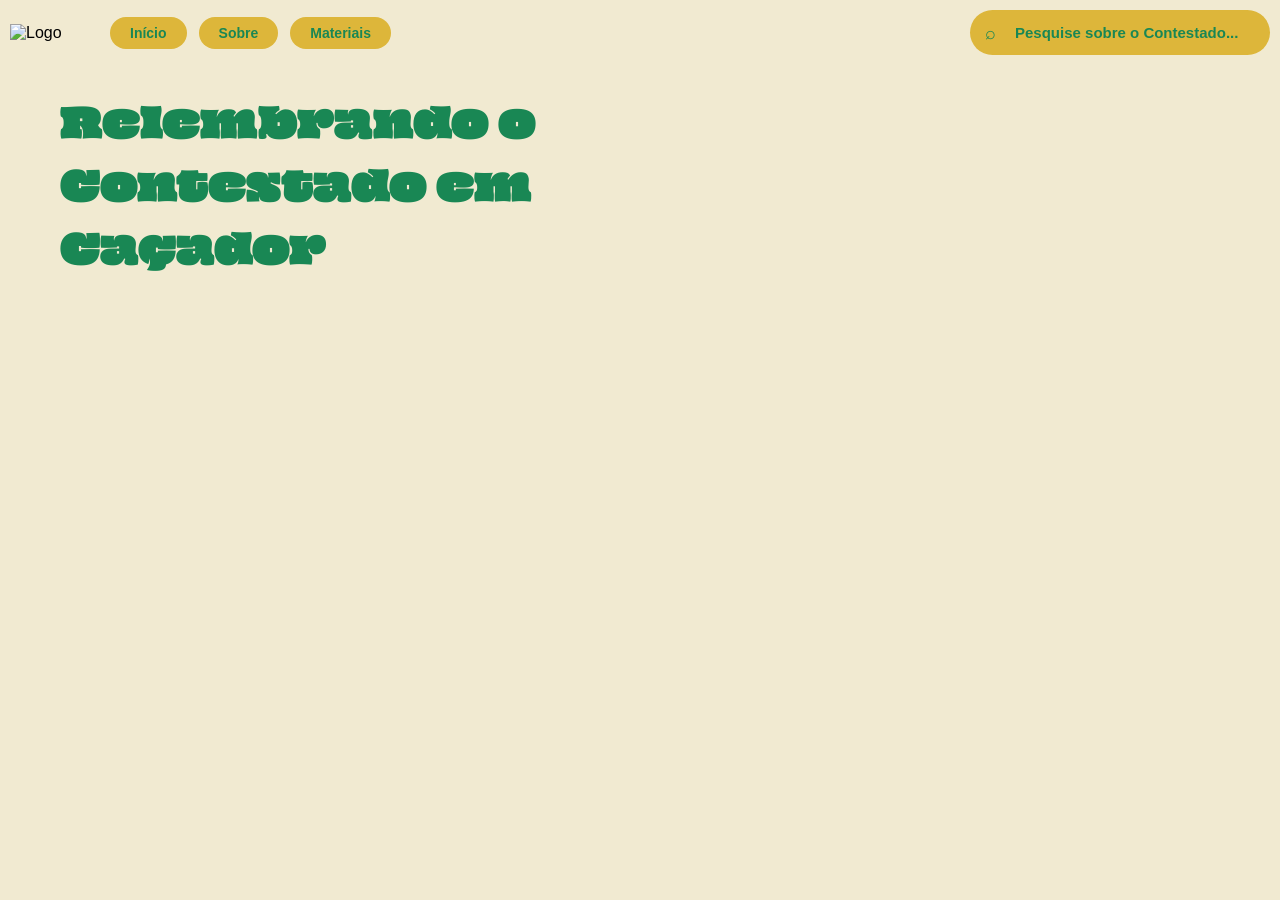
==== contestado/index.html @ 422bfc46 "Add files via upload" ====
<!DOCTYPE html>
<html lang="pt-BR">

<head>
    <meta charset="UTF-8">
    <meta name="viewport" content="width=device-width, initial-scale=1.0">
    <title>Relembrando o Contestado em Caçador</title>
    <link rel="stylesheet" href="./css/style.css">
</head>

<body>

    <header class="navbar">

        <div class="nav-left">

            <div class="logo">
                <img src="./img/logo.png" alt="Logo">
            </div>

            <nav class="menu">
                <a href="#">Início</a>
                <a href="#">Sobre</a>
                <a href="#">Materiais</a>
            </nav>

        </div>

        <div class="search-container">
            <span class="search-icon">⌕</span>

            <input type="text" class="search-input" placeholder="Pesquise sobre o Contestado...">
        </div>

    </header>
    <section class="hero">

        <div class="texto">
            <h1>Relembrando o Contestado em Caçador</h1>
        </div>
        <div class="imagem-principal">
            <img src="img/imagem-principal.png" alt="" srcset="">
        </div>
        <div class="monge">
            <img src="./img/mongezinho da pagina principal.png" alt="">
        </div>

    </section>
</body>

</html>
---- contestado/css/style.css ----
@import url('https://fonts.googleapis.com/css2?family=Oi&display=swap');
*{
    margin:0;
    padding:0;
    box-sizing:border-box;
}

body{
    background:#f1ead1;
    font-family:Arial, Helvetica, sans-serif;
    
}

/* NAVBAR */

.navbar{
    width:100%;
    display:flex;
    align-items:center;
    justify-content:space-between;
    padding:10px 10px;
}



.nav-left{
    display:flex;
    align-items:center;
    gap:10px;
}

.logo img{
    width:90px;
    height:auto;
    display:block;
}

/* MENU */

.menu{
    display:flex;
    gap:12px;
}

.menu a{
    text-decoration:none;
    background:#DDB63A;
    color:#198754;
    font-weight:bold;
  font-size:14px;
    padding:8px 20px;
    border-radius:30px;
    transition:0.3s;
}

.menu a:hover{
    transform:translateY(-2px);
}

/* PESQUISA */

.search-container{
    position:relative;
    width:300px;
}

.search-input{
    width:100%;
    height:45px;
    border:none;
    outline:none;
    border-radius:30px;
    background:#DDB63A;
    color:#198754;
    font-size:15px;
    padding-left:45px;
    font-weight:bold;
}

.search-input::placeholder{
    color:#198754;
}

.search-icon{
    position:absolute;
    left:15px;
    top:50%;
    transform:translateY(-50%);
    color:#198754;
    font-size:18px;
}
.hero{
    position:relative;
    display:flex;
    justify-content:space-between;
    align-items:flex-start;
    padding:30px 60px;
}

.texto{
    width:60%;
}

.texto h1{
    font-size:40px;
    color:#198754;
    font-weight:400;
      font-family: "Oi", serif;

  font-style: normal;
}

.monge{
    width:40%;
    display:flex;
    justify-content:flex-end;
   
}

.monge img{
    width:500px;
  
}

    .hero {
    width: 100%;
}
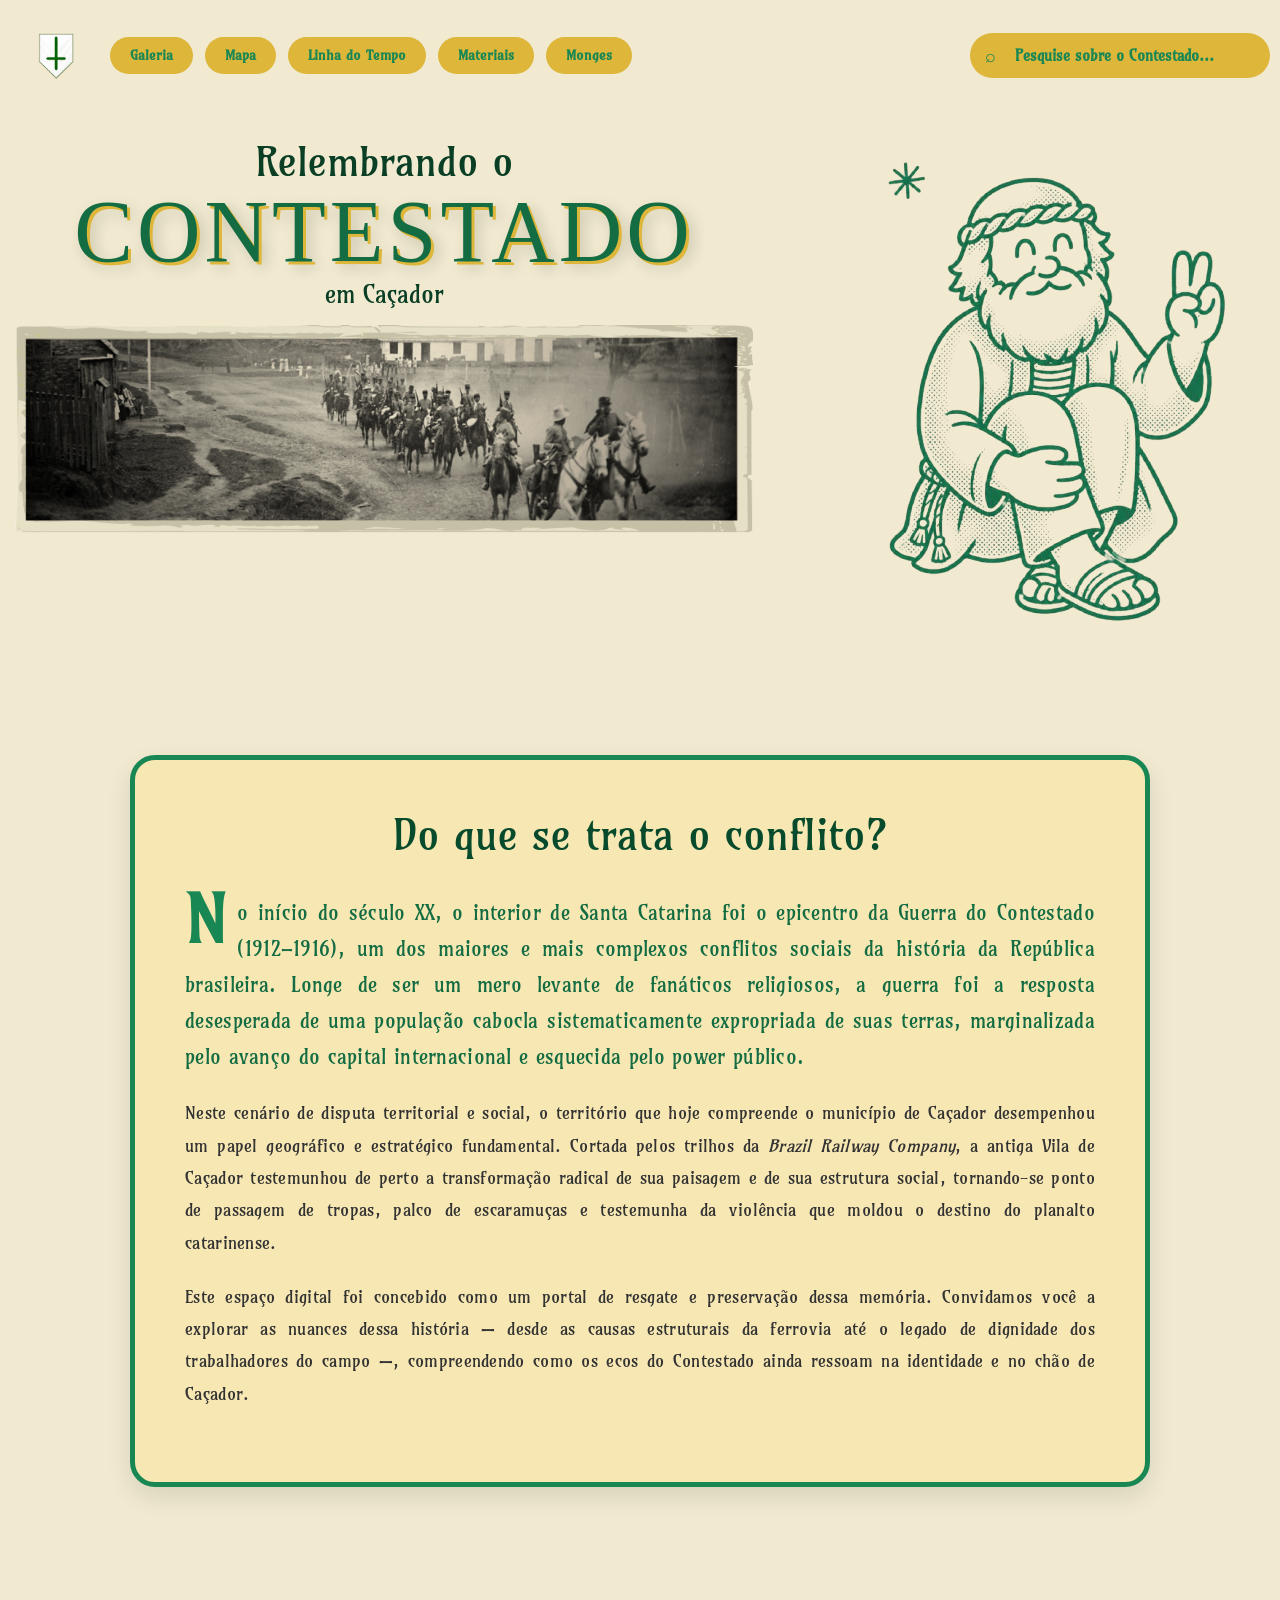
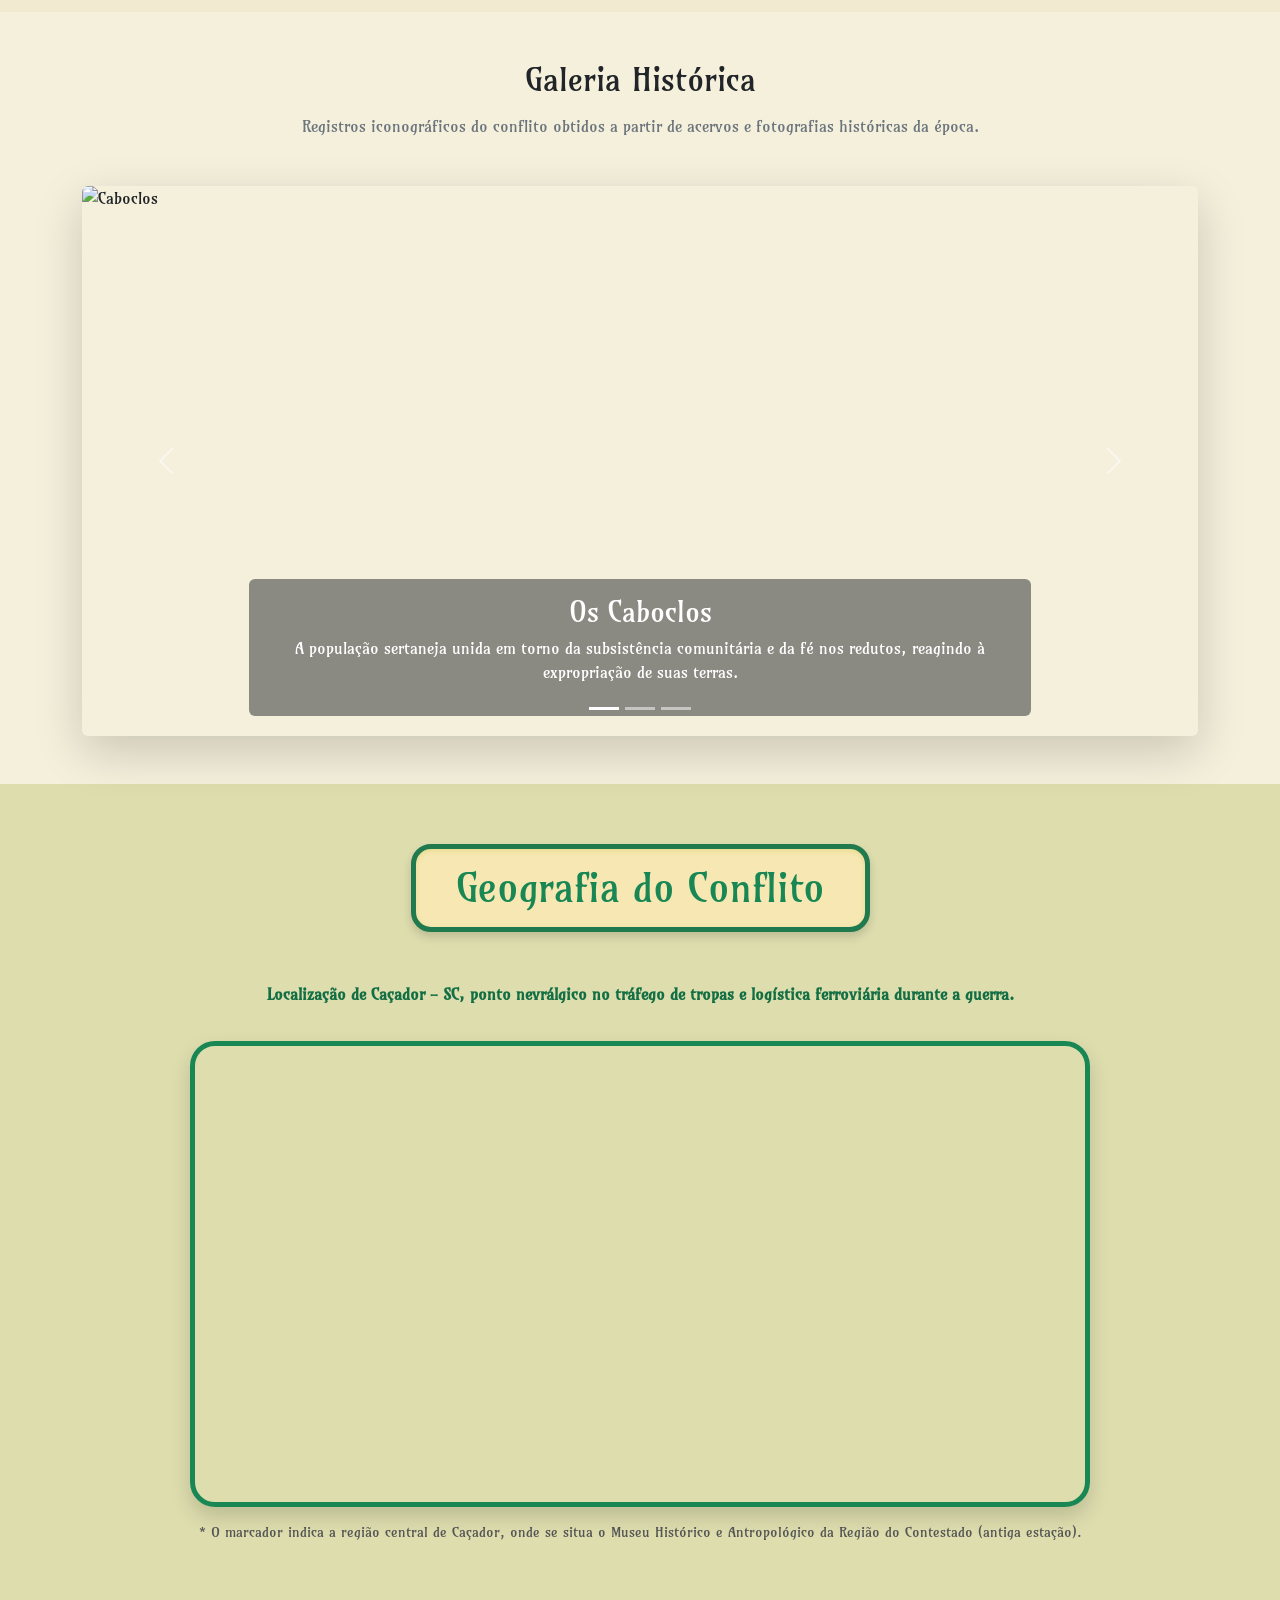
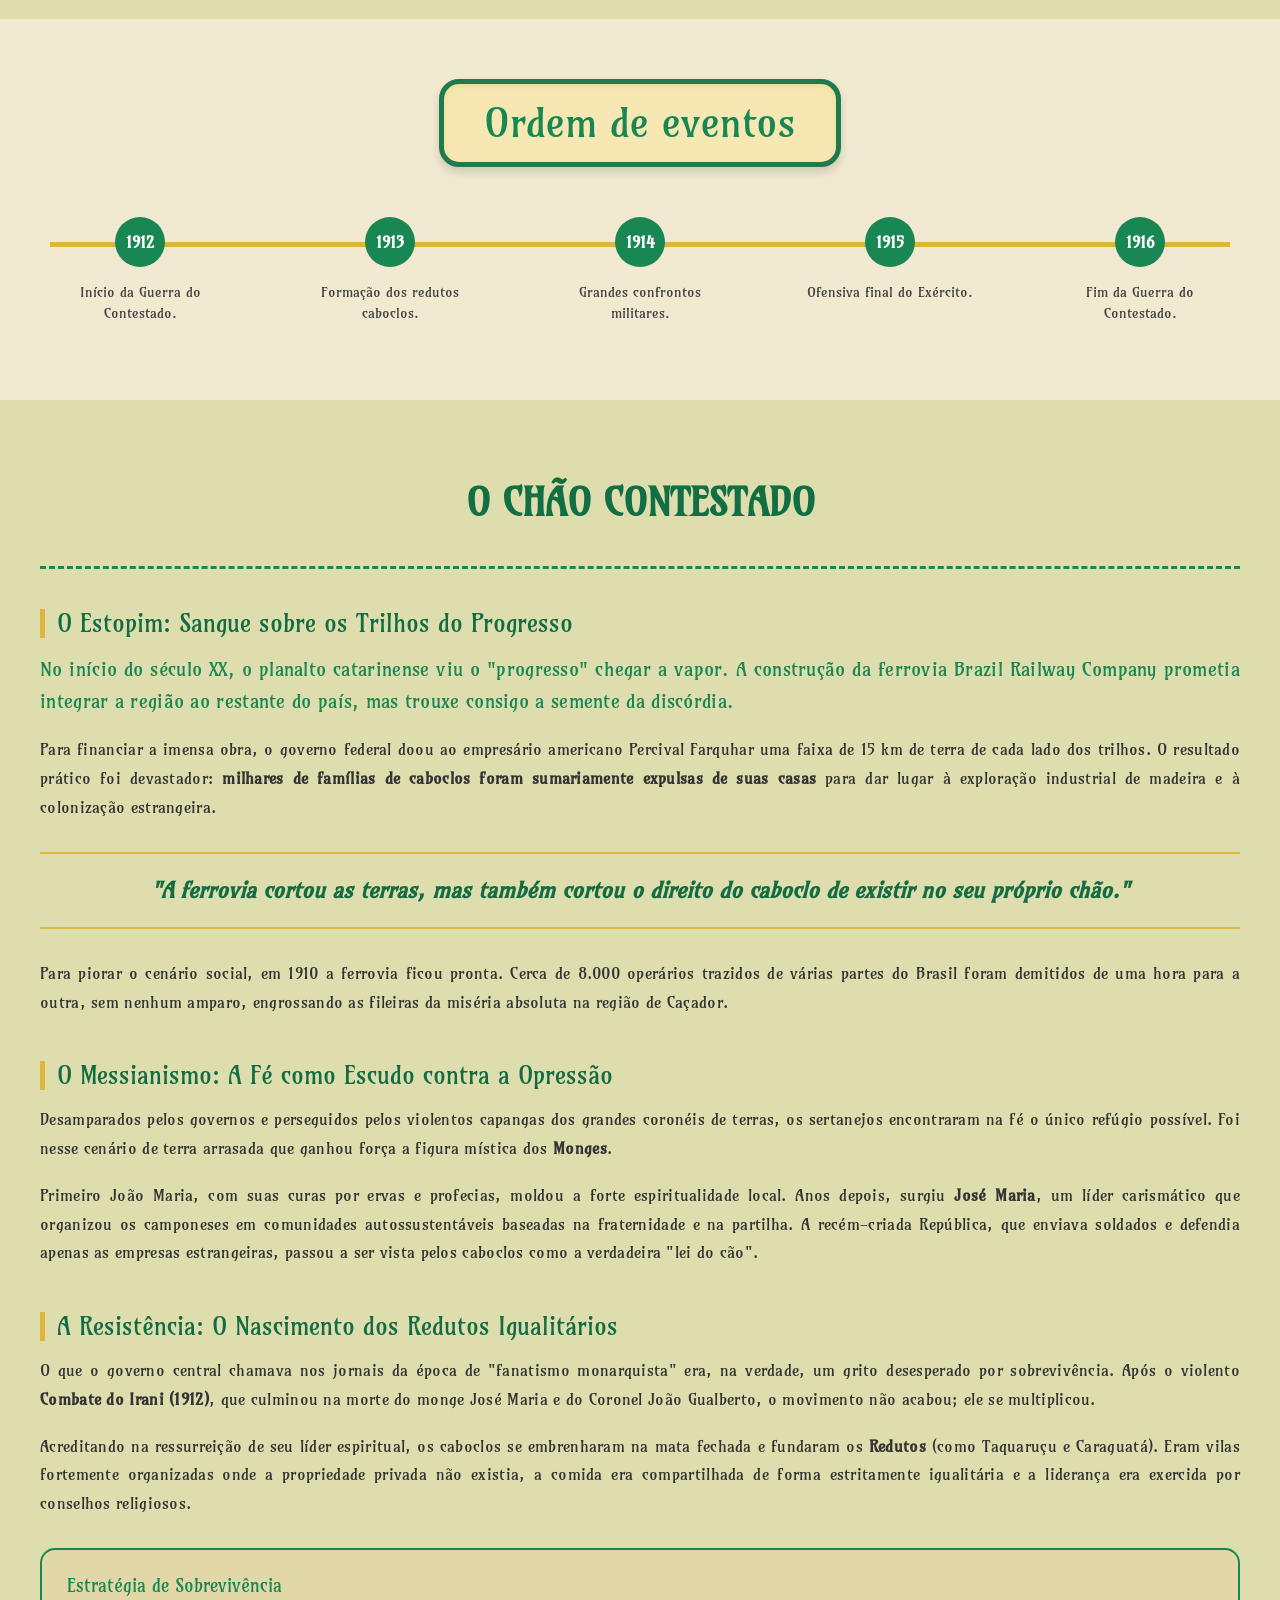
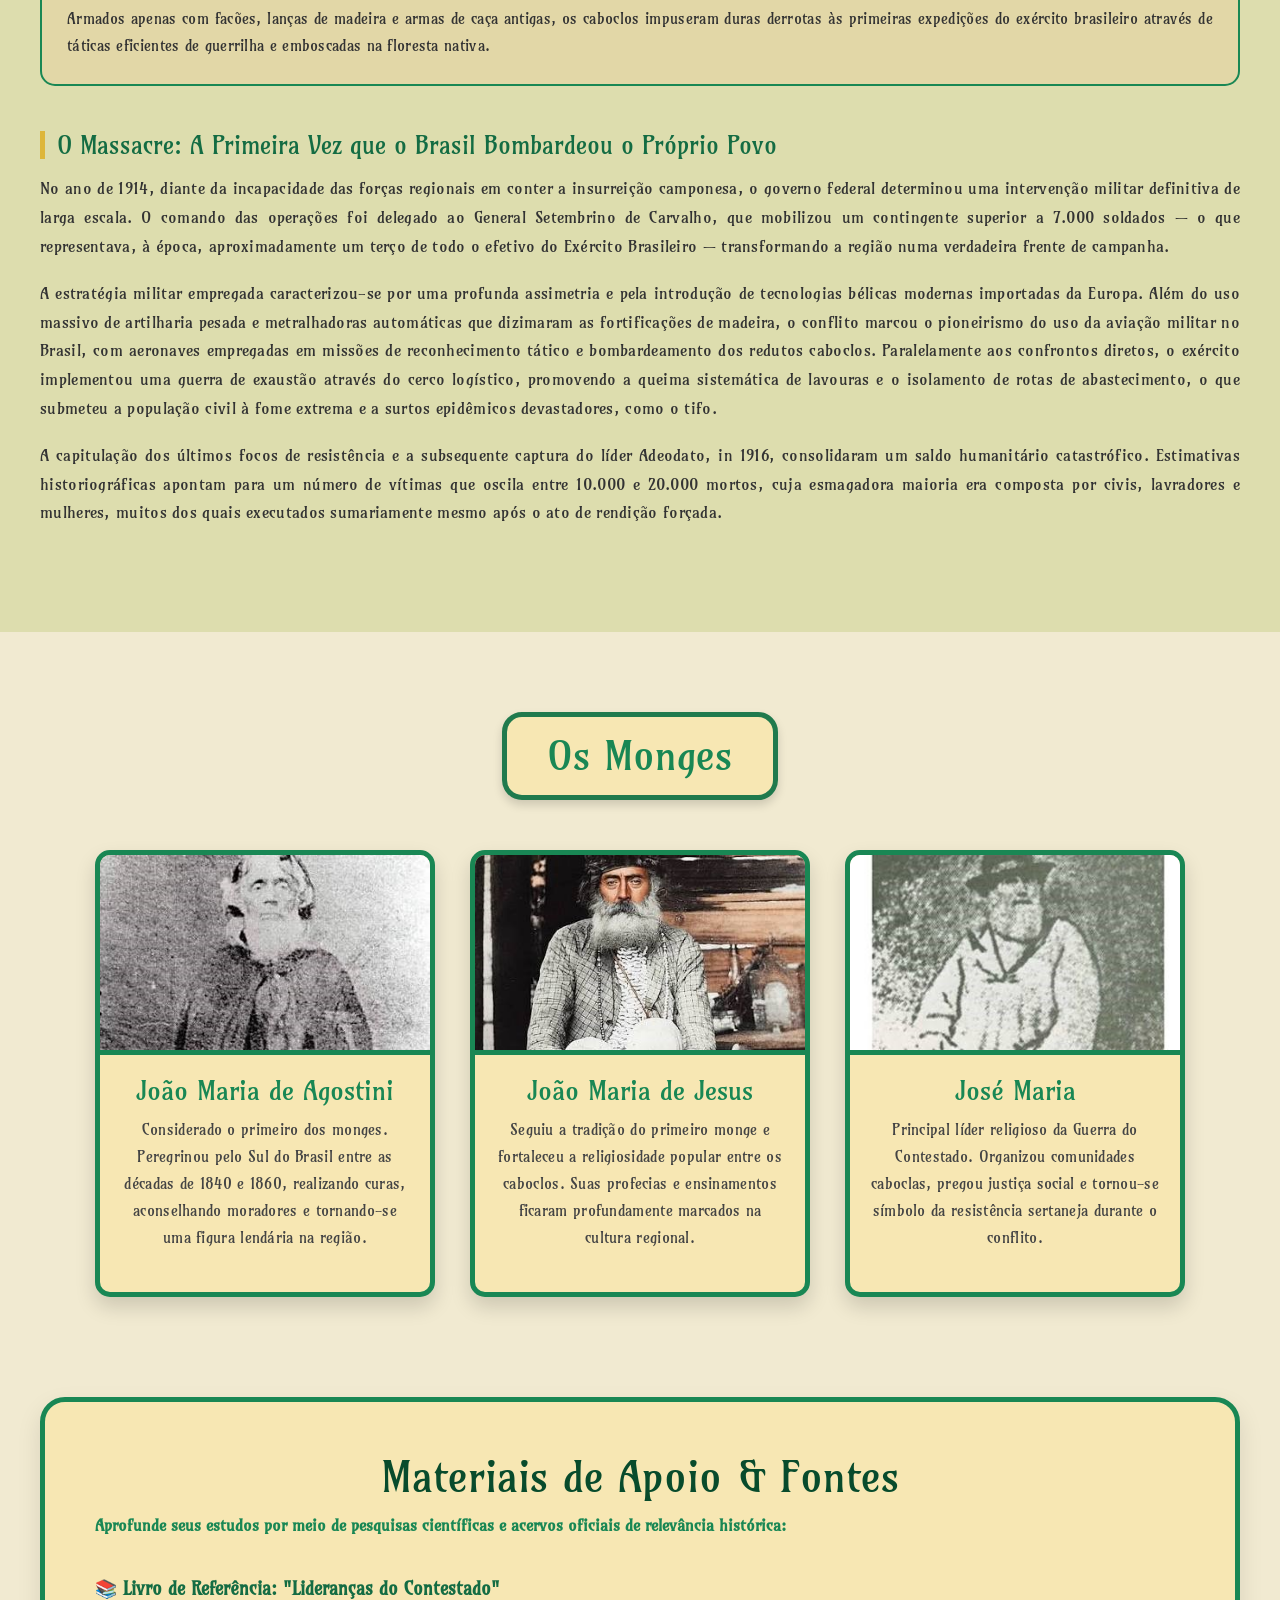
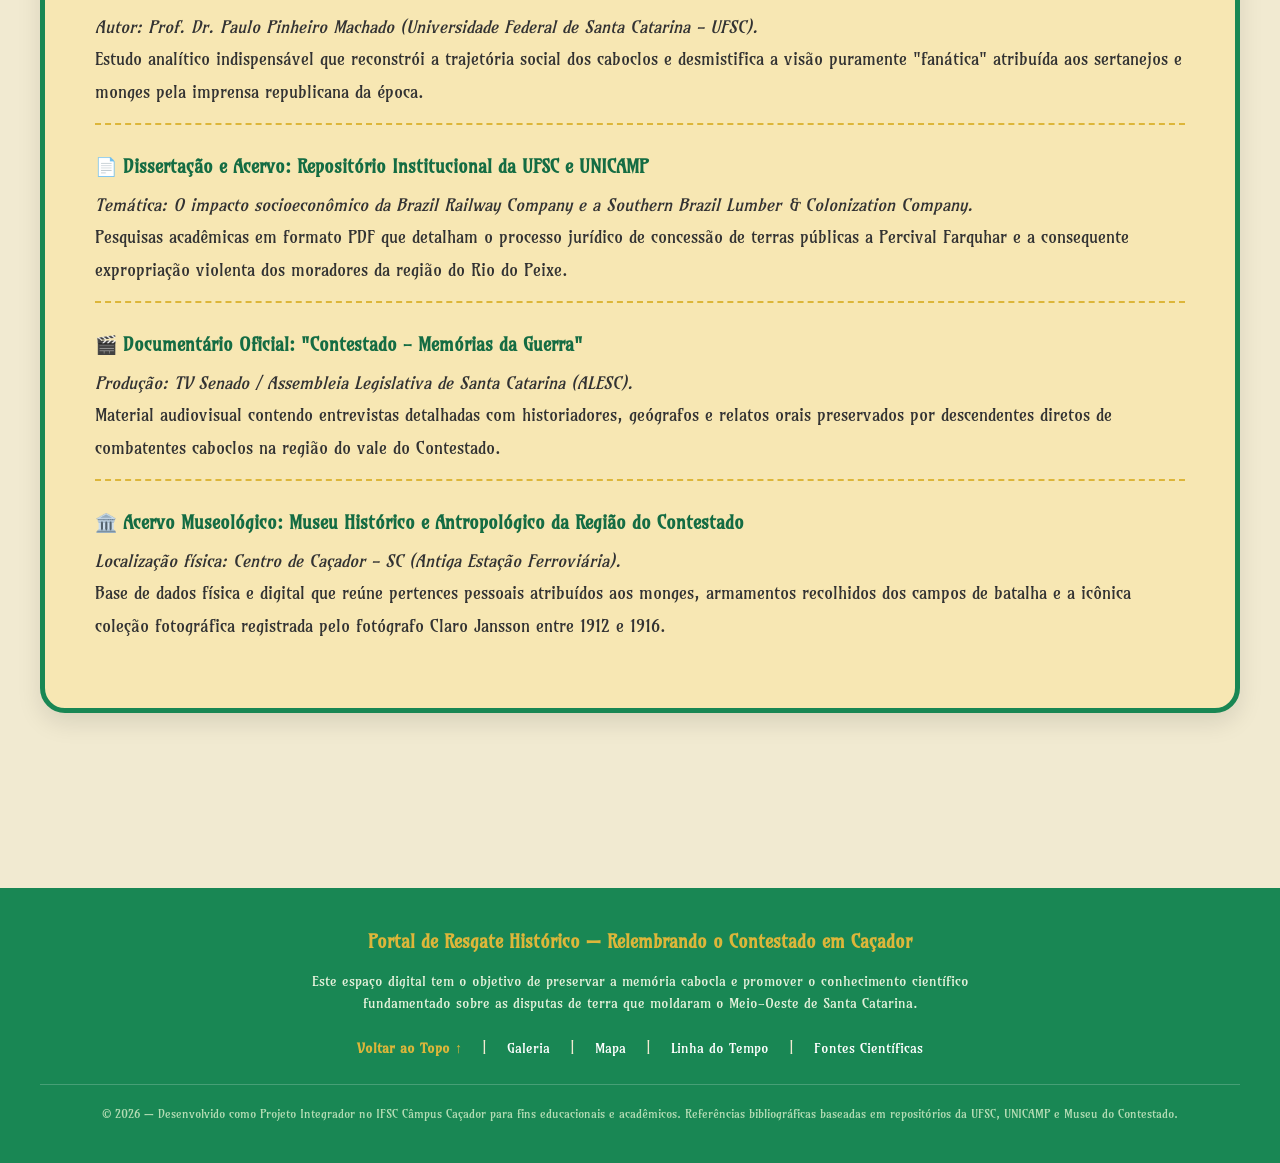
==== commit 0d8b588e: "Add files via upload" ====
--- a/contestado/index.html
+++ b/contestado/index.html
@@ -4,48 +4,524 @@
 <head>
     <meta charset="UTF-8">
     <meta name="viewport" content="width=device-width, initial-scale=1.0">
+    <link href="https://cdn.jsdelivr.net/npm/bootstrap@5.3.8/dist/css/bootstrap.min.css" rel="stylesheet">
     <title>Relembrando o Contestado em Caçador</title>
     <link rel="stylesheet" href="./css/style.css">
 </head>
 
-<body>
+<body id="topo">
 
     <header class="navbar">
-
         <div class="nav-left">
-
             <div class="logo">
-                <img src="./img/logo.png" alt="Logo">
-            </div>
-
+                
+                <a href="#" onclick="location.reload(); return false;">
+    <img src="./img/logo.png" alt="Logo">
+</a>
+            </div>
             <nav class="menu">
-                <a href="#">Início</a>
-                <a href="#">Sobre</a>
-                <a href="#">Materiais</a>
+                <a href="#galeria">Galeria</a>
+                <a href="#mapa">Mapa</a>
+                <a href="#linha-do-tempo">Linha do Tempo</a>
+                <a href="#materiais">Materiais</a>
+                <a href="#monges">Monges</a>
             </nav>
-
         </div>
 
         <div class="search-container">
             <span class="search-icon">⌕</span>
-
             <input type="text" class="search-input" placeholder="Pesquise sobre o Contestado...">
         </div>
-
     </header>
+
     <section class="hero">
-
-        <div class="texto">
-            <h1>Relembrando o Contestado em Caçador</h1>
-        </div>
-        <div class="imagem-principal">
-            <img src="img/imagem-principal.png" alt="" srcset="">
+        <div class="texto-imagem">
+            <h1>
+                Relembrando o
+                <span class="titulo-contestado">CONTESTADO</span>
+                <span style="display: block; font-weight: normal; font-size: 0.6em;">em Caçador</span>
+            </h1>
+            <img src="./img/imagem-principal.png" alt="Imagem principal do Contestado">
         </div>
         <div class="monge">
-            <img src="./img/mongezinho da pagina principal.png" alt="">
-        </div>
-
-    </section>
+            <img src="./img/mongezinho da pagina principal.png" alt="Monge José Maria">
+        </div>
+    </section>
+
+    <section id="introducao" class="secao-introducao">
+        <div class="introducao-container bloco-conteudo">
+            <div class="introducao-header">
+                <h2>Do que se trata o conflito?</h2>
+            </div>
+            <div class="introducao-corpo">
+                <p class="introducao-destaque">
+                    No início do século XX, o interior de Santa Catarina foi o epicentro da Guerra do Contestado
+                    (1912–1916), um dos maiores e mais complexos conflitos sociais da história da República brasileira.
+                    Longe de ser um mero levante de fanáticos religiosos, a guerra foi a resposta desesperada de uma
+                    população cabocla sistematicamente expropriada de suas terras, marginalizada pelo avanço do capital
+                    internacional e esquecida pelo power público.
+                </p>
+                <p>
+                    Neste cenário de disputa territorial e social, o território que hoje compreende o município de
+                    Caçador desempenhou um papel geográfico e estratégico fundamental. Cortada pelos trilhos da
+                    <em>Brazil Railway Company</em>, a antiga Vila de Caçador testemunhou de perto a transformação
+                    radical de sua paisagem e de sua estrutura social, tornando-se ponto de passagem de tropas, palco de
+                    escaramuças e testemunha da violência que moldou o destino do planalto catarinense.
+                </p>
+                <p>
+                    Este espaço digital foi concebido como um portal de resgate e preservação dessa memória. Convidamos
+                    você a explorar as nuances dessa história — desde as causas estruturais da ferrovia até o legado de
+                    dignidade dos trabalhadores do campo —, compreendendo como os ecos do Contestado ainda ressoam na
+                    identidade e no chão de Caçador.
+                </p>
+            </div>
+        </div>
+    </section>
+
+  <section id="galeria" class="py-5" style="background-color:#f5f0dc;">
+
+    <div class="container">
+
+        <h2 class="text-center mb-3">Galeria Histórica</h2>
+
+        <p class="text-center mb-5 text-secondary">
+            Registros iconográficos do conflito obtidos a partir de acervos e fotografias históricas da época.
+        </p>
+
+        <div id="carouselGaleria" class="carousel slide shadow-lg rounded overflow-hidden" data-bs-ride="carousel">
+
+            <!-- Indicadores -->
+
+            <div class="carousel-indicators">
+
+                <button type="button" data-bs-target="#carouselGaleria" data-bs-slide-to="0" class="active"></button>
+
+                <button type="button" data-bs-target="#carouselGaleria" data-bs-slide-to="1"></button>
+
+                <button type="button" data-bs-target="#carouselGaleria" data-bs-slide-to="2"></button>
+
+            </div>
+
+            <!-- Slides -->
+
+            <div class="carousel-inner">
+
+                <div class="carousel-item active">
+
+                    <img src="./img/galeria-sertanejos.jpg"
+                        class="d-block w-100"
+                        style="height:550px; object-fit:cover;"
+                        alt="Caboclos">
+
+                    <div class="carousel-caption d-none d-md-block bg-dark bg-opacity-50 rounded p-3">
+
+                        <h3>Os Caboclos</h3>
+
+                        <p>
+                            A população sertaneja unida em torno da subsistência comunitária e da fé
+                            nos redutos, reagindo à expropriação de suas terras.
+                        </p>
+
+                    </div>
+
+                </div>
+
+                <div class="carousel-item">
+
+                    <img src="./img/galeria-ferrovia.jpg"
+                        class="d-block w-100"
+                        style="height:550px; object-fit:cover;"
+                        alt="Ferrovia">
+
+                    <div class="carousel-caption d-none d-md-block bg-dark bg-opacity-50 rounded p-3">
+
+                        <h3>A Linha de Ferro</h3>
+
+                        <p>
+                            Trilhos da Brazil Railway Company cortando a região e transformando a
+                            paisagem do Contestado.
+                        </p>
+
+                    </div>
+
+                </div>
+
+                <div class="carousel-item">
+
+                    <img src="./img/galeria-tropas.jpg"
+                        class="d-block w-100"
+                        style="height:550px; object-fit:cover;"
+                        alt="Forças Federais">
+
+                    <div class="carousel-caption d-none d-md-block bg-dark bg-opacity-50 rounded p-3">
+
+                        <h3>Forças Federais</h3>
+
+                        <p>
+                            Contingente militar enviado para combater a resistência cabocla durante
+                            a Guerra do Contestado.
+                        </p>
+
+                    </div>
+
+                </div>
+
+            </div>
+
+            <!-- Botão anterior -->
+
+            <button class="carousel-control-prev"
+                type="button"
+                data-bs-target="#carouselGaleria"
+                data-bs-slide="prev">
+
+                <span class="carousel-control-prev-icon"></span>
+
+            </button>
+
+
+            <button class="carousel-control-next"
+                type="button"
+                data-bs-target="#carouselGaleria"
+                data-bs-slide="next">
+
+                <span class="carousel-control-next-icon"></span>
+
+            </button>
+
+        </div>
+
+    </div>
+
+</section>
+
+    <section id="mapa" class="linha-tempo" style="background-color: rgb(221, 221, 174); padding: 60px 20px;">
+        <h2>Geografia do Conflito</h2>
+        <p style="margin-bottom: 35px; color: #126e43; font-weight: bold; font-size: 16px;">Localização de Caçador - SC,
+            ponto nevrálgico no tráfego de tropas e logística ferroviária durante a guerra.</p>
+        <div
+            style="max-width: 900px; margin: 0 auto; border: 5px solid #198754; border-radius: 25px; overflow: hidden; box-shadow: 0 10px 20px rgba(0,0,0,0.15);">
+            <iframe
+                src="https://www.openstreetmap.org/export/embed.html?bbox=-51.0450%2C-26.7900%2C-50.9850%2C-26.7600&amp;layer=mapnik&amp;marker=-26.7753%2C-51.0142"
+                width="100%" height="450" style="border:0;">
+            </iframe>
+        </div>
+        <p style="margin-top: 15px; font-size: 14px; color: #555;">* O marcador indica a região central de Caçador, onde
+            se situa o Museu Histórico e Antropológico da Região do Contestado (antiga estação).</p>
+    </section>
+
+    <section id="linha-do-tempo" class="linha-tempo">
+        <h2>Ordem de eventos</h2>
+        <div class="timeline">
+            <div class="evento" onclick="abrirEvento('1912')">
+                <div class="ano">1912</div>
+                <p>Início da Guerra do Contestado.</p>
+            </div>
+            <div class="evento" onclick="abrirEvento('1913')">
+                <div class="ano">1913</div>
+                <p>Formação dos redutos caboclos.</p>
+            </div>
+            <div class="evento" onclick="abrirEvento('1914')">
+                <div class="ano">1914</div>
+                <p>Grandes confrontos militares.</p>
+            </div>
+            <div class="evento" onclick="abrirEvento('1915')">
+                <div class="ano">1915</div>
+                <p>Ofensiva final do Exército.</p>
+            </div>
+            <div class="evento" onclick="abrirEvento('1916')">
+                <div class="ano">1916</div>
+                <p>Fim da Guerra do Contestado.</p>
+            </div>
+        </div>
+    </section>
+
+    <div id="modalTimeline" class="modal">
+        <div class="modal-conteudo">
+            <span class="fechar">&times;</span>
+            <h2 id="tituloEvento"></h2>
+            <p id="textoEvento"></p>
+        </div>
+    </div>
+
+    <script>
+        const modal = document.getElementById("modalTimeline");
+        const titulo = document.getElementById("tituloEvento");
+        const texto = document.getElementById("textoEvento");
+        const fechar = document.querySelector(".fechar");
+
+        function abrirEvento(ano) {
+            switch (ano) {
+                case "1912":
+                    titulo.innerHTML = "1912 - Início da Guerra do Contestado";
+                    texto.innerHTML = "Em 22 de outubro de 1912 ocorreu o Combate do Irani, considerado o início da Guerra do Contestado. No confronto morreram José Maria, líder religioso dos caboclos, e o coronel João Gualberto, comandante das forças paranaenses. A morte de José Maria fortaleceu a crença de que ele retornaria para liderar seu povo.";
+                    break;
+                case "1913":
+                    titulo.innerHTML = "1913 - Formação dos Redutos";
+                    texto.innerHTML = "Os seguidores de José Maria organizaram comunidades chamadas redutos. Esses locais reuniam milhares de caboclos que buscavam proteção, praticavam sua fé e resistiam à expulsão de suas terras. O movement ganhou força em diversas regiões do Contestado.";
+                    break;
+                case "1914":
+                    titulo.innerHTML = "1914 - Intensificação dos Conflitos";
+                    texto.innerHTML = "O governo federal aumentou significativamente a presença militar na região. Grandes operações foram realizadas contra os redutos caboclos. Apesar das perdas, os sertanejos continuaram resistindo, transformando o conflito em uma verdadeira guerra.";
+                    break;
+                case "1915":
+                    titulo.innerHTML = "1915 - Grande Ofensiva Militar";
+                    texto.innerHTML = "O general Setembrino de Carvalho assumiu o comando das operações militares. O Exército cercou os redutos, controlou estradas e intensificou os ataques. A resistência cabocla começou a enfraquecer diante da superioridade militar das tropas federais.";
+                    break;
+                case "1916":
+                    titulo.innerHTML = "1916 - Fim da Guerra";
+                    texto.innerHTML = "Em 1916 os últimos focos de resistência foram derrotados. No mesmo ano foi assinado o acordo definitivo de limites entre Santa Catarina e Paraná. A Guerra do Contestado deixou milhares de mortos e tornou-se um dos maiores conflitos sociais da história do Brasil.";
+                    break;
+            }
+            modal.style.display = "flex";
+        }
+
+        fechar.onclick = function () { modal.style.display = "none"; }
+        window.onclick = function (event) { if (event.target == modal) { modal.style.display = "none"; } }
+    </script>
+
+    <section id="reportagem" class="secao-reportagem">
+        <header class="reportagem-header">
+            <h2> O CHÃO CONTESTADO</h2>
+        </header>
+
+        <div class="reportagem-corpo">
+            <article class="bloco-conteudo">
+                <h3>O Estopim: Sangue sobre os Trilhos do Progresso</h3>
+                <p class="destaque-texto">
+                    No início do século XX, o planalto catarinense viu o "progresso" chegar a vapor. A construção da
+                    ferrovia Brazil Railway Company prometia integrar a região ao restante do país, mas trouxe consigo a
+                    semente da discórdia.
+                </p>
+                <p>
+                    Para financiar a imensa obra, o governo federal doou ao empresário americano Percival Farquhar uma
+                    faixa de 15 km de terra de cada lado dos trilhos. O resultado prático foi devastador:
+                    <strong>milhares de famílias de caboclos foram sumariamente expulsas de suas casas</strong> para dar
+                    lugar à exploração industrial de madeira e à colonização estrangeira.
+                </p>
+                <blockquote class="olho-reportagem">
+                    "A ferrovia cortou as terras, mas também cortou o direito do caboclo de existir no seu próprio
+                    chão."
+                </blockquote>
+                <p>
+                    Para piorar o cenário social, em 1910 a ferrovia ficou pronta. Cerca de 8.000 operários trazidos de
+                    várias partes do Brasil foram demitidos de uma hora para a outra, sem nenhum amparo, engrossando as
+                    fileiras da miséria absoluta na região de Caçador.
+                </p>
+            </article>
+
+            <article class="bloco-conteudo">
+                <h3>O Messianismo: A Fé como Escudo contra a Opressão</h3>
+                <p>
+                    Desamparados pelos governos e perseguidos pelos violentos capangas dos grandes coronéis de terras,
+                    os sertanejos encontraram na fé o único refúgio possível. Foi nesse cenário de terra arrasada que
+                    ganhou força a figura mística dos <strong>Monges</strong>.
+                </p>
+                <p>
+                    Primeiro João Maria, com suas curas por ervas e profecias, moldou a forte espiritualidade local.
+                    Anos depois, surgiu <strong>José Maria</strong>, um líder carismático que organizou os camponeses em
+                    comunidades autossustentáveis baseadas na fraternidade e na partilha. A recém-criada República, que
+                    enviava soldados e defendia apenas as empresas estrangeiras, passou a ser vista pelos caboclos como
+                    a verdadeira "lei do cão".
+                </p>
+            </article>
+
+            <article class="bloco-conteudo">
+                <h3>A Resistência: O Nascimento dos Redutos Igualitários</h3>
+                <p>
+                    O que o governo central chamava nos jornais da época de "fanatismo monarquista" era, na verdade, um
+                    grito desesperado por sobrevivência. Após o violento <strong>Combate do Irani (1912)</strong>, que
+                    culminou na morte do monge José Maria e do Coronel João Gualberto, o movimento não acabou; ele se
+                    multiplicou.
+                </p>
+                <p>
+                    Acreditando na ressurreição de seu líder espiritual, os caboclos se embrenharam na mata fechada e
+                    fundaram os <strong>Redutos</strong> (como Taquaruçu e Caraguatá). Eram vilas fortemente organizadas
+                    onde a propriedade privada não existia, a comida era compartilhada de forma estritamente igualitária
+                    e a liderança era exercida por conselhos religiosos.
+                </p>
+                <div class="box-destaque-interno">
+                    <h4>Estratégia de Sobrevivência</h4>
+                    <p>Armados apenas com facões, lanças de madeira e armas de caça antigas, os caboclos impuseram duras
+                        derrotas às primeiras expedições do exército brasileiro através de táticas eficientes de
+                        guerrilha e emboscadas na floresta nativa.</p>
+                </div>
+            </article>
+
+            <article class="bloco-conteudo">
+                <h3>O Massacre: A Primeira Vez que o Brasil Bombardeou o Próprio Povo</h3>
+                <p>
+                    No ano de 1914, diante da incapacidade das forças regionais em conter a insurreição camponesa, o
+                    governo federal determinou uma intervenção militar definitiva de larga escala. O comando das
+                    operações foi delegado ao General Setembrino de Carvalho, que mobilizou um contingente superior a
+                    7.000 soldados — o que representava, à época, aproximadamente um terço de todo o efetivo do Exército
+                    Brasileiro — transformando a região numa verdadeira frente de campanha.
+                </p>
+                <p>
+                    A estratégia militar empregada caracterizou-se por uma profunda assimetria e pela introdução de
+                    tecnologias bélicas modernas importadas da Europa. Além do uso massivo de artilharia pesada e
+                    metralhadoras automáticas que dizimaram as fortificações de madeira, o conflito marcou o pioneirismo
+                    do uso da aviação militar no Brasil, com aeronaves empregadas em missões de reconhecimento tático e
+                    bombardeamento dos redutos caboclos. Paralelamente aos confrontos diretos, o exército implementou
+                    uma guerra de exaustão através do cerco logístico, promovendo a queima sistemática de lavouras e o
+                    isolamento de rotas de abastecimento, o que submeteu a população civil à fome extrema e a surtos
+                    epidêmicos devastadores, como o tifo.
+                </p>
+                <p>
+                    A capitulação dos últimos focos de resistência e a subsequente captura do líder Adeodato, in 1916,
+                    consolidaram um saldo humanitário catastrófico. Estimativas historiográficas apontam para um número
+                    de vítimas que oscila entre 10.000 e 20.000 mortos, cuja esmagadora maioria era composta por civis,
+                    lavradores e mulheres, muitos dos quais executados sumariamente mesmo após o ato de rendição
+                    forçada.
+                </p>
+            </article>
+        </div>
+    </section>
+
+  
+    <section id="monges">
+        <h2> Os Monges </h2>
+        <div class="cards-monges">
+            <div class="card-monge">
+                <img src="./img/agostini.jpg" alt="João Maria de Agostini">
+                <h3>João Maria de Agostini</h3>
+                <p>Considerado o primeiro dos monges. Peregrinou pelo Sul do Brasil entre as décadas de 1840 e 1860,
+                    realizando curas, aconselhando moradores e tornando-se uma figura lendária na região.</p>
+            </div>
+
+            <div class="card-monge">
+                <img src="./img/dejesus.jpg" alt="João Maria de Jesus">
+                <h3>João Maria de Jesus</h3>
+                <p>Seguiu a tradição do primeiro monge e fortaleceu a religiosidade popular entre os caboclos. Suas
+                    profecias e ensinamentos ficaram profundamente marcados na cultura regional.</p>
+            </div>
+
+            <div class="card-monge">
+                <img src="./img/josemaria.jpg" alt="José Maria">
+                <h3>José Maria</h3>
+                <p>Principal líder religioso da Guerra do Contestado. Organizou comunidades caboclas, pregou justiça
+                    social e tornou-se símbolo da resistência sertaneja durante o conflito.</p>
+            </div>
+        </div>
+    </section>
+  <section id="materiais" class="secao-introducao"
+        style="max-width: 100%; background-color: #f1ead1; padding-top: 20px;">
+        <div class="introducao-container bloco-conteudo">
+            <div class="introducao-header">
+                <h2>Materiais de Apoio & Fontes</h2>
+                <p style="color: #198754; font-weight: bold; margin-top: 10px;">Aprofunde seus estudos por meio de
+                    pesquisas científicas e acervos oficiais de relevância histórica:</p>
+            </div>
+            <div class="introducao-corpo" style="font-family: Arial, sans-serif;">
+                <ul style="list-style: none; padding: 0;">
+                    <li style="margin-bottom: 25px; border-bottom: 2px dashed #DDB63A; padding-bottom: 15px;">
+                        <strong style="color: #146c43; font-size: 18px; display: block; margin-bottom: 5px;">📚 Livro de
+                            Referência: "Lideranças do Contestado"</strong>
+                        <em>Autor: Prof. Dr. Paulo Pinheiro Machado (Universidade Federal de Santa Catarina -
+                            UFSC).</em><br>
+                        Estudo analítico indispensável que reconstrói a trajetória social dos caboclos e desmistifica a
+                        visão puramente "fanática" atribuída aos sertanejos e monges pela imprensa republicana da época.
+                    </li>
+                    <li style="margin-bottom: 25px; border-bottom: 2px dashed #DDB63A; padding-bottom: 15px;">
+                        <strong style="color: #146c43; font-size: 18px; display: block; margin-bottom: 5px;">📄
+                            Dissertação e Acervo: Repositório Institucional da UFSC e UNICAMP</strong>
+                        <em>Temática: O impacto socioeconômico da Brazil Railway Company e a Southern Brazil Lumber &
+                            Colonization Company.</em><br>
+                        Pesquisas acadêmicas em formato PDF que detalham o processo jurídico de concessão de terras
+                        públicas a Percival Farquhar e a consequente expropriação violenta dos moradores da região do
+                        Rio do Peixe.
+                    </li>
+                    <li style="margin-bottom: 25px; border-bottom: 2px dashed #DDB63A; padding-bottom: 15px;">
+                        <strong style="color: #146c43; font-size: 18px; display: block; margin-bottom: 5px;">🎬
+                            Documentário Oficial: "Contestado - Memórias da Guerra"</strong>
+                        <em>Produção: TV Senado / Assembleia Legislativa de Santa Catarina (ALESC).</em><br>
+                        Material audiovisual contendo entrevistas detalhadas com historiadores, geógrafos e relatos
+                        orais preservados por descendentes diretos de combatentes caboclos na região do vale do
+                        Contestado.
+                    </li>
+                    <li style="margin-bottom: 10px;">
+                        <strong style="color: #146c43; font-size: 18px; display: block; margin-bottom: 5px;">🏛️ Acervo
+                            Museológico: Museu Histórico e Antropológico da Região do Contestado</strong>
+                        <em>Localização física: Centro de Caçador - SC (Antiga Estação Ferroviária).</em><br>
+                        Base de dados física e digital que reúne pertences pessoais atribuídos aos monges, armamentos
+                        recolhidos dos campos de batalha e a icônica coleção fotográfica registrada pelo fotógrafo Claro
+                        Jansson entre 1912 e 1916.
+                    </li>
+                </ul>
+            </div>
+        </div>
+    </section>
+
+    <script>
+        const campoPesquisa = document.querySelector('.search-input');
+
+        campoPesquisa.addEventListener('input', function () {
+            const termo = this.value.toLowerCase().trim();
+
+            let encontrados = 0;
+
+            document.querySelectorAll('.bloco-conteudo, .card-monge, .evento')
+                .forEach(item => {
+
+                    const texto = item.textContent.toLowerCase();
+
+                    if (texto.includes(termo) || termo === "") {
+                        item.style.display = "";
+                        encontrados++;
+                    } else {
+                        item.style.display = "none";
+                    }
+                });
+
+            let aviso = document.getElementById('semResultados');
+
+            if (!aviso) {
+                aviso = document.createElement('p');
+                aviso.id = 'semResultados';
+                aviso.style.textAlign = 'center';
+                aviso.style.fontSize = '20px';
+                aviso.style.color = '#198754';
+                aviso.style.margin = '30px';
+                document.body.appendChild(aviso);
+            }
+
+            aviso.textContent =
+                encontrados === 0
+                    ? 'Nenhum resultado encontrado.'
+                    : '';
+        });
+    </script>
+
+    <footer
+        style="background-color: #198754; color: #f1ead1; padding: 40px 20px; text-align: center; margin-top: 50px; font-family: Arial, sans-serif;">
+        <div style="max-width: 1200px; margin: 0 auto; display: block;">
+            <p style="font-size: 18px; font-weight: bold; margin-bottom: 15px; color: #DDB63A;">
+                Portal de Resgate Histórico — Relembrando o Contestado em Caçador
+            </p>
+            <p style="font-size: 14px; max-width: 700px; margin: 0 auto 20px auto; line-height: 1.6; color: #e2f0d9;">
+                Este espaço digital tem o objetivo de preservar a memória cabocla e promover o conhecimento científico
+                fundamentado sobre as disputas de terra que moldaram o Meio-Oeste de Santa Catarina.
+            </p>
+            <div style="margin-bottom: 25px;">
+                <a href="#topo"
+                    style="color: #DDB63A; text-decoration: none; margin: 0 15px; font-weight: bold; font-size: 14px;">Voltar
+                    ao Topo ↑</a> |
+                <a href="#galeria"
+                    style="color: #fff; text-decoration: none; margin: 0 15px; font-size: 14px;">Galeria</a> |
+                <a href="#mapa" style="color: #fff; text-decoration: none; margin: 0 15px; font-size: 14px;">Mapa</a> |
+                <a href="#linha-do-tempo"
+                    style="color: #fff; text-decoration: none; margin: 0 15px; font-size: 14px;">Linha do Tempo</a> |
+                <a href="#materiais" style="color: #fff; text-decoration: none; margin: 0 15px; font-size: 14px;">Fontes
+                    Científicas</a>
+            </div>
+            <p
+                style="font-size: 12px; color: #b4dcb4; border-top: 1px solid rgba(255,255,255,0.2); padding-top: 20px; margin: 0;">
+                © 2026 — Desenvolvido como Projeto Integrador no IFSC Câmpus Caçador para fins educacionais e
+                acadêmicos. Referências bibliográficas baseadas em repositórios da UFSC, UNICAMP e Museu do Contestado.
+            </p>
+        </div>
+    </footer>
+<script src="https://cdn.jsdelivr.net/npm/bootstrap@5.3.8/dist/js/bootstrap.bundle.min.js"></script>
 </body>
 
 </html>
--- a/contestado/css/style.css
+++ b/contestado/css/style.css
@@ -1,127 +1,596 @@
-@import url('https://fonts.googleapis.com/css2?family=Oi&display=swap');
-*{
-    margin:0;
-    padding:0;
-    box-sizing:border-box;
-}
-
-body{
-    background:#f1ead1;
-    font-family:Arial, Helvetica, sans-serif;
-    
-}
-
-/* NAVBAR */
-
-.navbar{
-    width:100%;
-    display:flex;
-    align-items:center;
-    justify-content:space-between;
-    padding:10px 10px;
-}
-
-
-
-.nav-left{
-    display:flex;
-    align-items:center;
-    gap:10px;
-}
-
-.logo img{
-    width:90px;
-    height:auto;
-    display:block;
-}
-
-/* MENU */
-
-.menu{
-    display:flex;
-    gap:12px;
-}
-
-.menu a{
-    text-decoration:none;
-    background:#DDB63A;
-    color:#198754;
-    font-weight:bold;
-  font-size:14px;
-    padding:8px 20px;
-    border-radius:30px;
-    transition:0.3s;
-}
-
-.menu a:hover{
-    transform:translateY(-2px);
-}
-
-/* PESQUISA */
-
-.search-container{
-    position:relative;
-    width:300px;
-}
-
-.search-input{
-    width:100%;
-    height:45px;
-    border:none;
-    outline:none;
-    border-radius:30px;
-    background:#DDB63A;
-    color:#198754;
-    font-size:15px;
-    padding-left:45px;
-    font-weight:bold;
-}
-
-.search-input::placeholder{
-    color:#198754;
-}
-
-.search-icon{
-    position:absolute;
-    left:15px;
-    top:50%;
-    transform:translateY(-50%);
-    color:#198754;
-    font-size:18px;
-}
-.hero{
-    position:relative;
-    display:flex;
-    justify-content:space-between;
-    align-items:flex-start;
-    padding:30px 60px;
-}
-
-.texto{
-    width:60%;
-}
-
-.texto h1{
-    font-size:40px;
-    color:#198754;
-    font-weight:400;
-      font-family: "Oi", serif;
-
-  font-style: normal;
-}
-
-.monge{
-    width:40%;
-    display:flex;
-    justify-content:flex-end;
-   
-}
-
-.monge img{
-    width:500px;
-  
-}
+@import url('https://fonts.googleapis.com/css2?family=Amarante&display=swap');
+
+* {
+    margin: 0;
+    padding: 0;
+    box-sizing: border-box;
+    font-family: "Amarante", serif;
+}
+
+body {
+    background-color: #f1ead1;
+    font-family: Arial, sans-serif;
+    font-weight: 300;
+}
+
+.modal-conteudo p,
+.introducao-corpo p,
+.reportagem-corpo p,
+.card-monge p {
+    font-weight: 300;
+    letter-spacing: 0.3px;
+}
+
+.introducao-destaque,
+.destaque-texto,
+strong {
+    font-weight: bold;
+}
+
+.navbar {
+    width: 100%;
+    display: flex;
+    align-items: center;
+    justify-content: space-between;
+    padding: 10px 10px;
+}
+
+.nav-left {
+    display: flex;
+    align-items: center;
+    gap: 10px;
+}
+
+.logo img {
+    width: 90px;
+    height: auto;
+    display: block;
+}
+
+.menu {
+    display: flex;
+    gap: 12px;
+}
+
+.menu a {
+    text-decoration: none;
+    background: #DDB63A;
+    color: #198754;
+    font-weight: bold;
+    font-size: 14px;
+    padding: 8px 20px;
+    border-radius: 30px;
+    transition: 0.3s;
+}
+
+.menu a:hover {
+    transform: translateY(-2px);
+}
+
+.search-container {
+    position: relative;
+    width: 300px;
+}
+
+.search-input {
+    width: 100%;
+    height: 45px;
+    border: none;
+    outline: none;
+    border-radius: 30px;
+    background: #DDB63A;
+    color: #198754;
+    font-size: 15px;
+    padding-left: 45px;
+    font-weight: bold;
+}
+
+.search-input::placeholder {
+    color: #198754;
+}
+
+.search-icon {
+    position: absolute;
+    left: 15px;
+    top: 50%;
+    transform: translateY(-50%);
+    color: #198754;
+    font-size: 18px;
+}
+
+.hero {
+    display: flex;
+    justify-content: space-between;
+    align-items: flex-start;
+    margin-top: 5px;
+}
+
+.texto-imagem {
+    width: 60%;
+    padding: 15px;
+}  
+
+.texto-imagem h1 {
+    display: flex;
+    flex-direction: column;
+    align-items: center;
+    font-family: 'Amarante', serif;
+    font-size: 2.5rem;
+    color: #0a3f26;
+    line-height: 1.1;
+    padding: 10px;
+}
+
+.titulo-contestado {
+    font-family: 'Cooper', 'Arial Black', serif;
+    font-size: 5.5rem;
+    color: #146c43;
+    letter-spacing: 4px;
+    text-shadow:
+        3px 3px 0 #DDB63A,
+        6px 6px 15px rgba(0,0,0,.2);
+}
+
+.monge {
+    width: 30%;
+    display: flex;
+    justify-content: flex-end;
+}
+
+.monge img {
+    width: 500px;
+}
+
+.imagem-principal {
+    display: flex;
+}
+
+.imagem-principal img {
+    width: 100%;
+}
+
+.linha-tempo {
+    padding: 60px 50px;
+    text-align: center;
+}
+
+.linha-tempo h2 {
+    margin-bottom: 50px;
+    font-size: 40px;
+    display: inline-block;
+    padding: 15px 40px;
+    background-color: #f7e7b3;
+    border: 5px solid #207a4d;
+    border-radius: 20px;
+    color: #198754;
+    box-shadow: 0 5px 10px rgba(0, 0, 0, .15), inset 0 2px 5px rgba(206, 204, 84, 0.4);
+}
+
+.timeline {
+    display: flex;
+    justify-content: space-between;
+    position: relative;
+}
+
+.timeline::before {
+    content: "";
+    position: absolute;
+    top: 25px;
+    left: 0;
+    width: 100%;
+    height: 5px;
+    background: #DDB63A;
+}
+
+.evento {
+    position: relative;
+    width: 180px;
+    z-index: 2;
+    cursor: pointer;
+    transition: .3s;
+}
+
+.ano {
+    width: 50px;
+    height: 50px;
+    background: #198754;
+    color: white;
+    border-radius: 50%;
+    display: flex;
+    align-items: center;
+    justify-content: center;
+    margin: 0 auto 15px;
+    font-weight: bold;
+    transition: .3s;
+}
+
+.evento p {
+    color: #444;
+    font-size: 14px;
+    text-align: center;
+}
+
+.texto-imagem img {
+    width: 100%;
+    transition: 0.8s;
+    display: flex;
+    align-items: center;
+    flex-direction: column;
+}
+
+.texto-imagem img:hover {
+    transform: scale(1.03);
+}
+
+.evento:hover {
+    transform: translateY(-10px);
+}
+
+.evento:hover .ano {
+    background: #146c43;
+    transform: scale(1.1);
+}
+
+.modal {
+    display: none;
+    position: fixed;
+    z-index: 9999;
+    left: 0;
+    top: 0;
+    width: 100%;
+    height: 100%;
+    background: rgba(0, 0, 0, 0.75);
+    justify-content: center;
+    align-items: center;
+}
+
+.modal-conteudo {
+    background: #f7e7b3;
+    width: 80%;
+    max-width: 750px;
+    padding: 35px;
+    border-radius: 25px;
+    border: 5px solid #198754;
+    box-shadow: 0 15px 30px rgba(0, 0, 0, .3);
+    animation: aparecerModal .4s ease;
+}
+
+@keyframes aparecerModal {
+    from {
+        opacity: 0;
+        transform: scale(.8);
+    }
+    to {
+        opacity: 1;
+        transform: scale(1);
+    }
+}
+
+.modal-conteudo h2 {
+    color: #198754;
+    margin-bottom: 20px;
+    font-size: 32px;
+}
+
+.modal-conteudo p {
+    color: #444;
+    font-size: 18px;
+    line-height: 1.8;
+}
+
+.fechar {
+    float: right;
+    font-size: 40px;
+    cursor: pointer;
+    color: #198754;
+}
+
+#monges {
+    padding: 80px 50px;
+    text-align: center;
+}
+
+#monges h2 {
+    margin-bottom: 50px;
+    font-size: 40px;
+    display: inline-block;
+    padding: 15px 40px;
+    background: #f7e7b3;
+    border: 5px solid #207a4d;
+    border-radius: 20px;
+    color: #198754;
+    box-shadow: 0 5px 10px rgba(0, 0, 0, .15);
+}
+
+.cards-monges {
+    display: flex;
+    justify-content: center;
+    gap: 35px;
+    flex-wrap: wrap;
+}
+
+.card-monge {
+    width: 340px;
+    background: #f7e7b3;
+    border: 5px solid #198754;
+    border-radius: 15px;
+    overflow: hidden;
+    box-shadow: 0 10px 20px rgba(0, 0, 0, .15);
+    transition: .5s;
+}
+
+.card-monge:hover {
+    transform: translateY(-12px) scale(1.03);
+    box-shadow: 0 20px 35px rgba(0, 0, 0, .25);
+}
+
+.card-monge img {
+    width: 100%;
+    height: 200px;
+    object-fit: cover;
+    border-bottom: 5px solid #198754;
+    transition: .5s;
+}
+
+.card-monge:hover img {
+    transform: scale(1.05);
+}
+
+.card-monge h3 {
+    color: #198754;
+    font-size: 26px;
+    margin: 20px 15px 10px;
+}
+
+.card-monge p {
+    padding: 0 20px 25px;
+    color: #444;
+    font-size: 15px;
+    line-height: 1.8;
+}
+
+.secao-reportagem {
+    padding: 60px 40px;
+    width: 100%;
+    max-width: 100%;
+    background: rgb(221, 221, 174);
+}
+
+.reportagem-header {
+    text-align: center;
+    border-bottom: 3px dashed #198754;
+    padding-bottom: 30px;
+    margin-bottom: 40px;
+}
+
+.tag-especial {
+    background-color: #198754;
+    color: white;
+    font-size: 11px;
+    padding: 6px 16px;
+    border-radius: 20px;
+    text-transform: uppercase;
+    font-weight: bold;
+    letter-spacing: 1px;
+}
+
+.reportagem-header h2 {
+    font-family: "Amarante", serif;
+    font-size: 38px;
+    color: #126e43;
+    margin-top: 20px;
+    margin-bottom: 10px;
+    font-weight: bold;
+}
+
+.reportagem-meta {
+    font-size: 13px;
+    color: #666;
+}
+
+.reportagem-corpo {
+    font-size: 16px;
+    line-height: 1.8;
+    color: #333;
+    width: 100%;
+}
+
+.bloco-conteudo {
+    margin-bottom: 45px;
+    width: 100%;
+}
+
+.bloco-conteudo h3 {
+    font-family: "Amarante", serif;
+    color: #146c43;
+    font-size: 24px;
+    margin-top: 25px;
+    margin-bottom: 15px;
+    border-left: 5px solid #DDB63A;
+    padding-left: 12px;
+}
+
+.bloco-conteudo p {
+    margin-bottom: 18px;
+    text-align: justify;
+}
+
+.destaque-texto {
+    font-size: 19px;
+    font-weight: bold;
+    color: #198754;
+    line-height: 1.7;
+}
+
+.olho-reportagem {
+    font-style: italic;
+    border-top: 2px solid #DDB63A;
+    border-bottom: 2px solid #DDB63A;
+    padding: 20px 0;
+    margin: 30px 0;
+    color: #146c43;
+    font-size: 22px;
+    text-align: center;
+    font-weight: bold;
+    line-height: 1.5;
+}
+
+.box-destaque-interno {
+    background-color: #e2d7a7;
+    border-radius: 15px;
+    padding: 25px;
+    margin: 30px 0;
+    border: 2px solid #198754;
+}
+
+.box-destaque-interno h4 {
+    color: #198754;
+    margin-bottom: 8px;
+    font-size: 18px;
+}
+
+.box-destaque-interno p {
+    margin-bottom: 0;
+    font-size: 15px;
+}
+
+.rodape-reportagem {
+    text-align: center;
+    margin-top: 50px;
+    border-top: 2px solid #e2d7a7;
+    padding-top: 20px;
+}
+
+.link-voltar {
+    color: #198754;
+    text-decoration: none;
+    font-size: 16px;
+    transition: 0.2s;
+}
+
+.link-voltar:hover {
+    color: #DDB63A;
+}
+
+.secao-introducao {
+    padding: 80px 40px;
+    width: 100%;
+    max-width: 1100px;
+    margin: 0 auto;
+    box-sizing: border-box;
+}
+
+.introducao-container {
+    background-color: #f7e7b3;
+    border: 5px solid #198754;
+    border-radius: 25px;
+    padding: 50px;
+    box-shadow: 0 10px 25px rgba(0, 0, 0, 0.1);
+}
+
+.introducao-header {
+    text-align: center;
+    margin-bottom: 35px;
+}
+
+.introducao-header h2 {
+    color: #084b2c;
+    font-size: 42px;
+    margin: 0;
+}
+
+.introducao-corpo {
+    font-family: Arial, sans-serif;
+    font-size: 17px;
+    line-height: 1.9;
+    color: #333;
+}
+
+.introducao-corpo p {
+    margin-bottom: 22px;
+    text-align: justify;
+}
+
+.introducao-destaque {
+    font-size: 20px;
+    font-weight: bold;
+    color: #146c43;
+    line-height: 1.8;
+}
+
+.introducao-destaque::first-letter {
+    font-size: 65px;
+    float: left;
+    margin-right: 12px;
+    line-height: 50px;
+    color: #198754;
+    font-weight: bold;
+}
+
+@media (max-width: 650px) {
+    .secao-reportagem,
+    .secao-introducao {
+        padding: 40px 15px;
+    }
+
+    .reportagem-header h2,
+    .introducao-header h2 {
+        font-size: 26px;
+    }
+
+    .bloco-conteudo h3 {
+        font-size: 20px;
+    }
+
+    .olho-reportagem {
+        font-size: 18px;
+    }
+
+    .introducao-destaque {
+        font-size: 17px;
+    }
 
     .hero {
-    width: 100%;
-}
+        display: flex;
+        flex-direction: column;
+        align-items: center;
+        text-align: center;
+        padding: 20px 15px;
+        height: auto;
+    }
+
+    .texto-imagem {
+        width: 100% !important;
+        max-width: 100%;
+        position: static !important;
+        margin-bottom: 30px;
+    }
+
+    .texto-imagem h1 {
+        font-size: 24px !important;
+        line-height: 1.2;
+        margin-bottom: 20px;
+        text-align: center;
+    }
+
+    .texto-imagem img {
+        width: 100% !important;
+        max-width: 100%;
+        height: auto !important;
+        display: block;
+        margin: 0 auto;
+    }
+
+    .monge {
+        position: static !important;
+        margin-top: 20px;
+        width: 100%;
+        display: flex;
+        justify-content: center;
+    }
+
+    .monge img {
+        max-width: 150px;
+        height: auto !important;
+    }
+}
